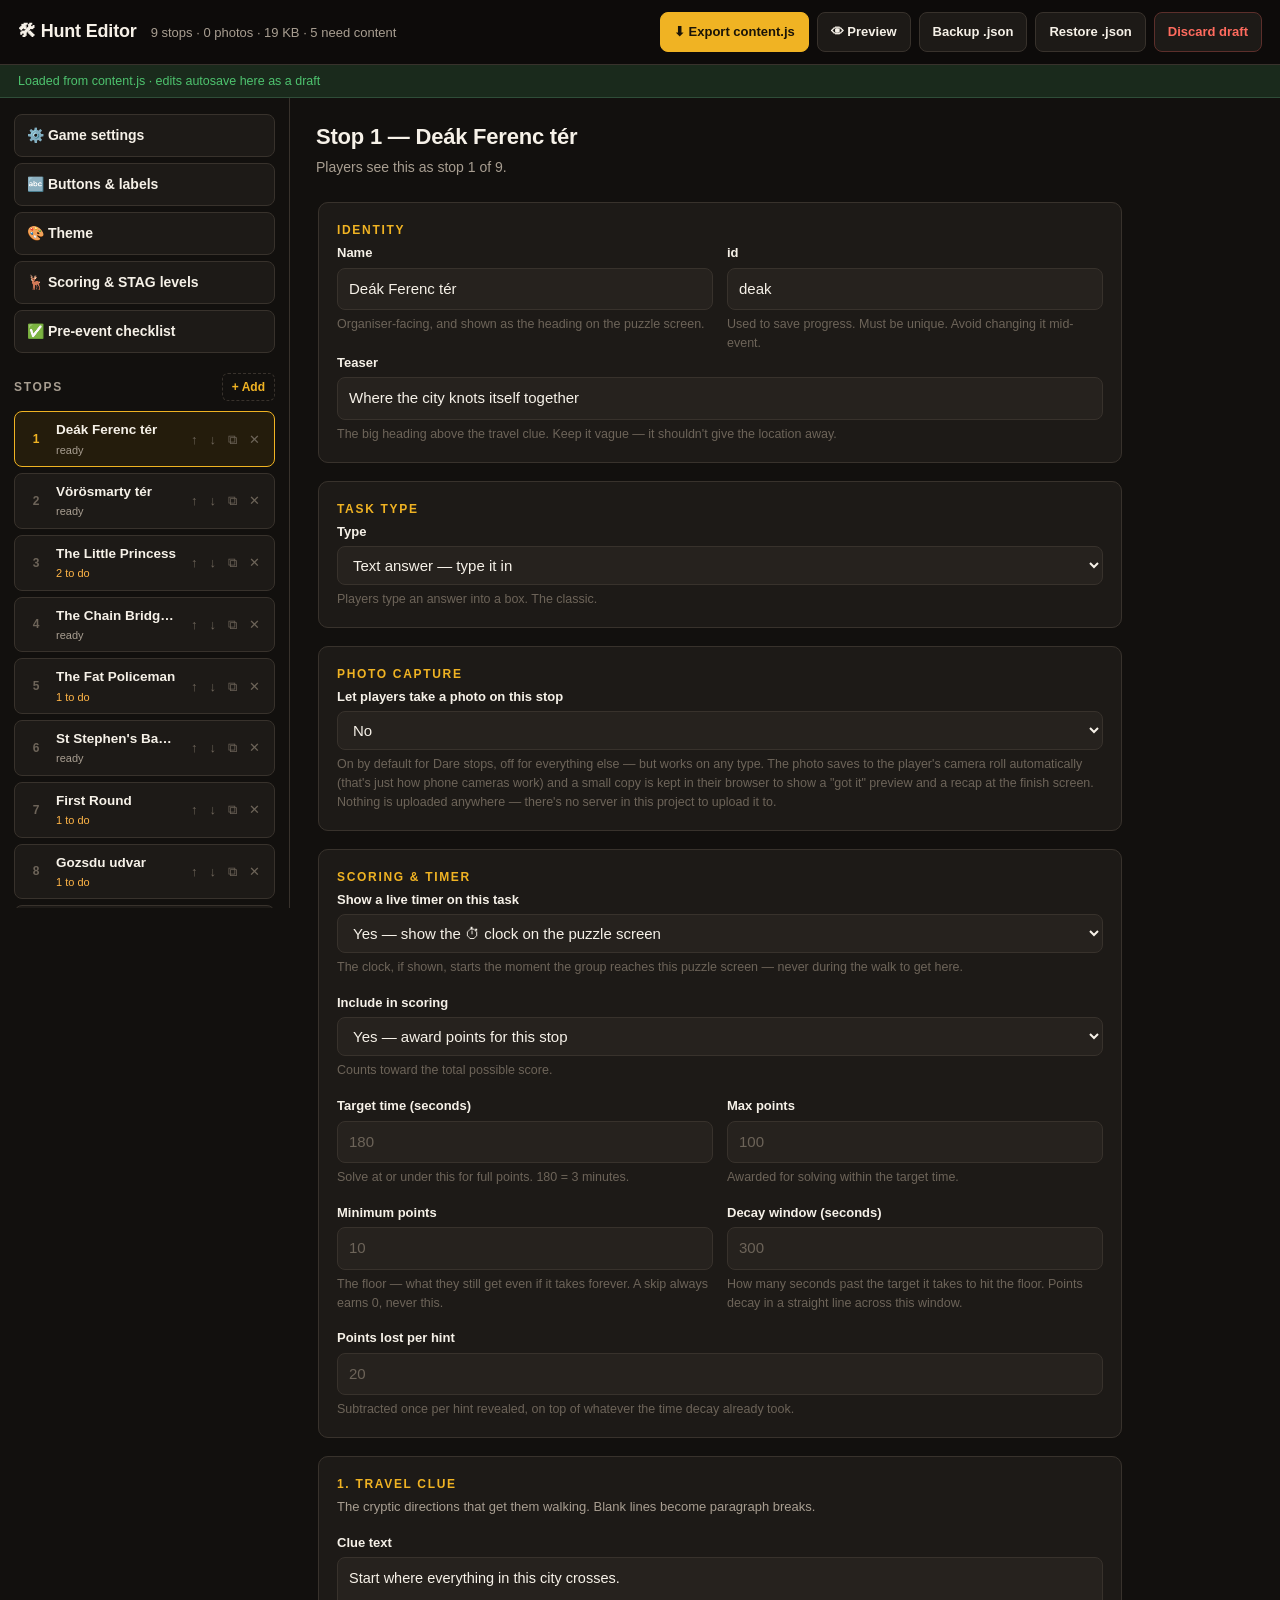
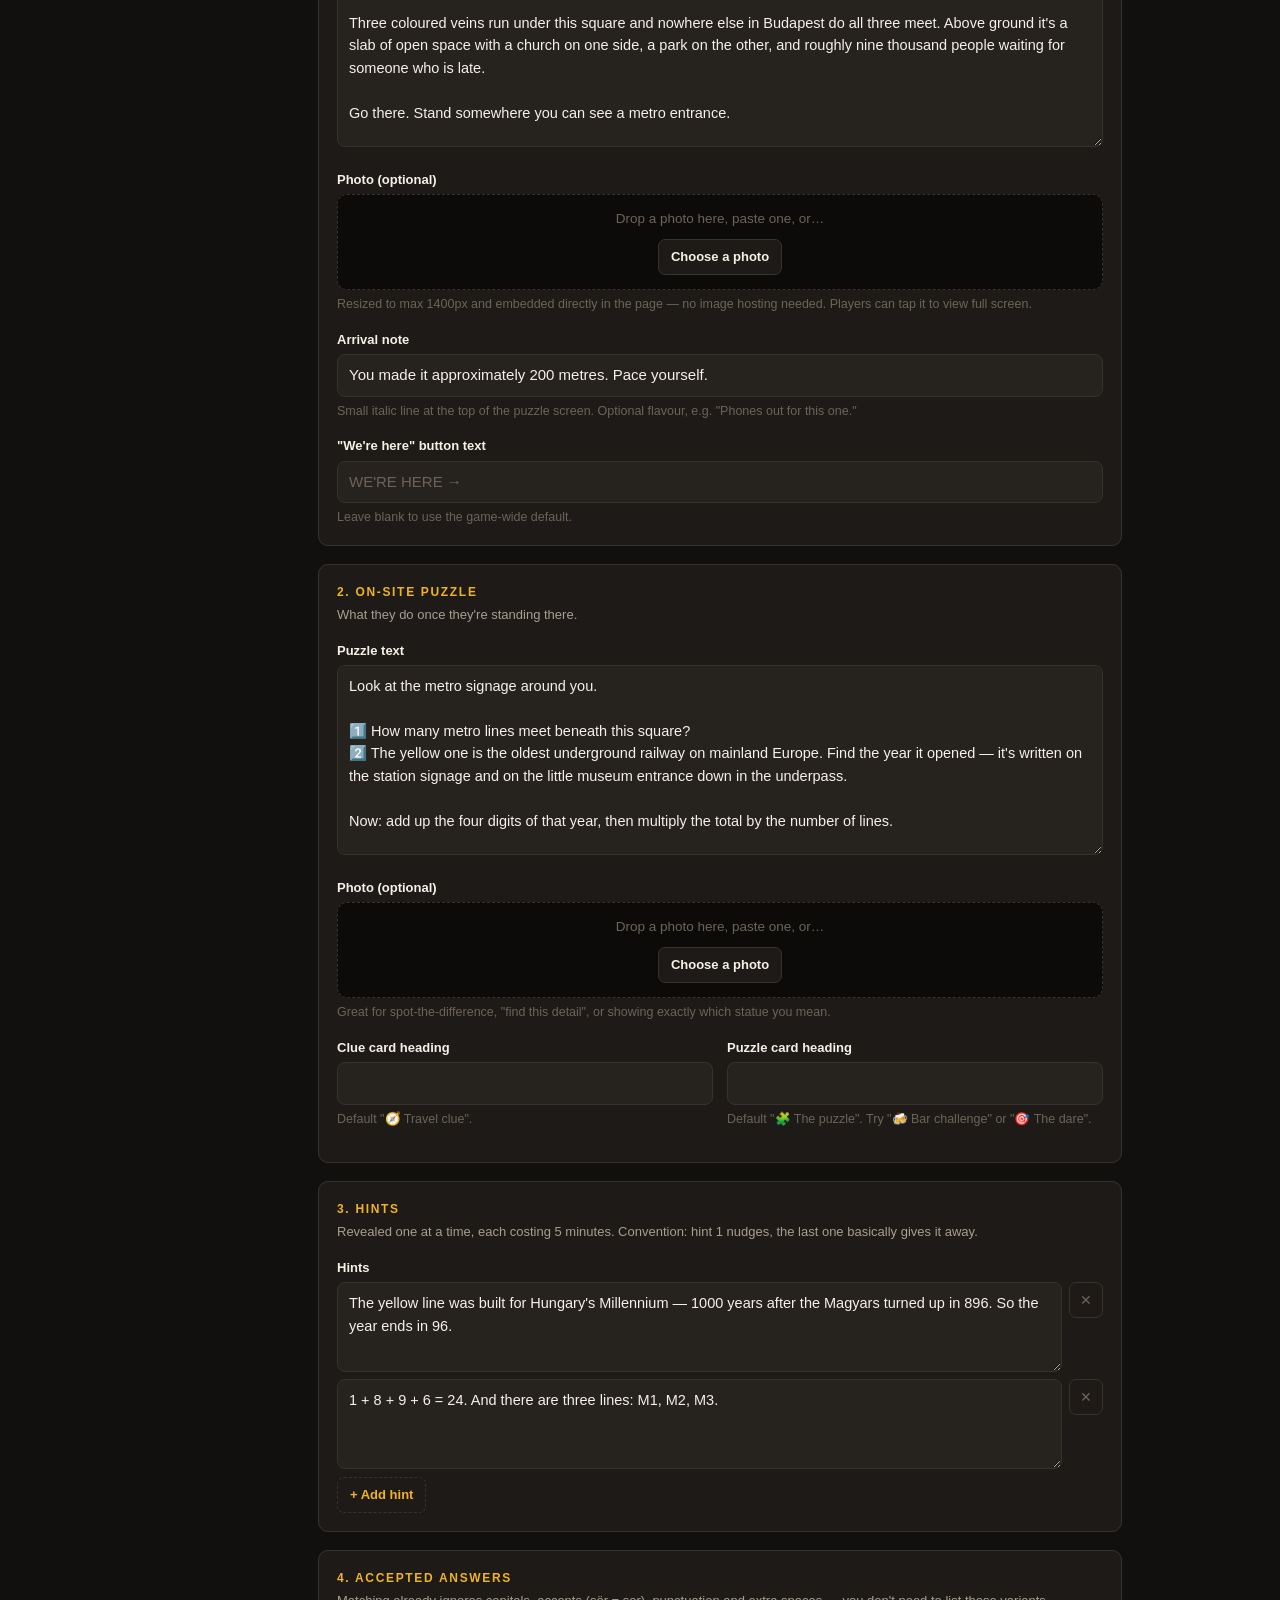
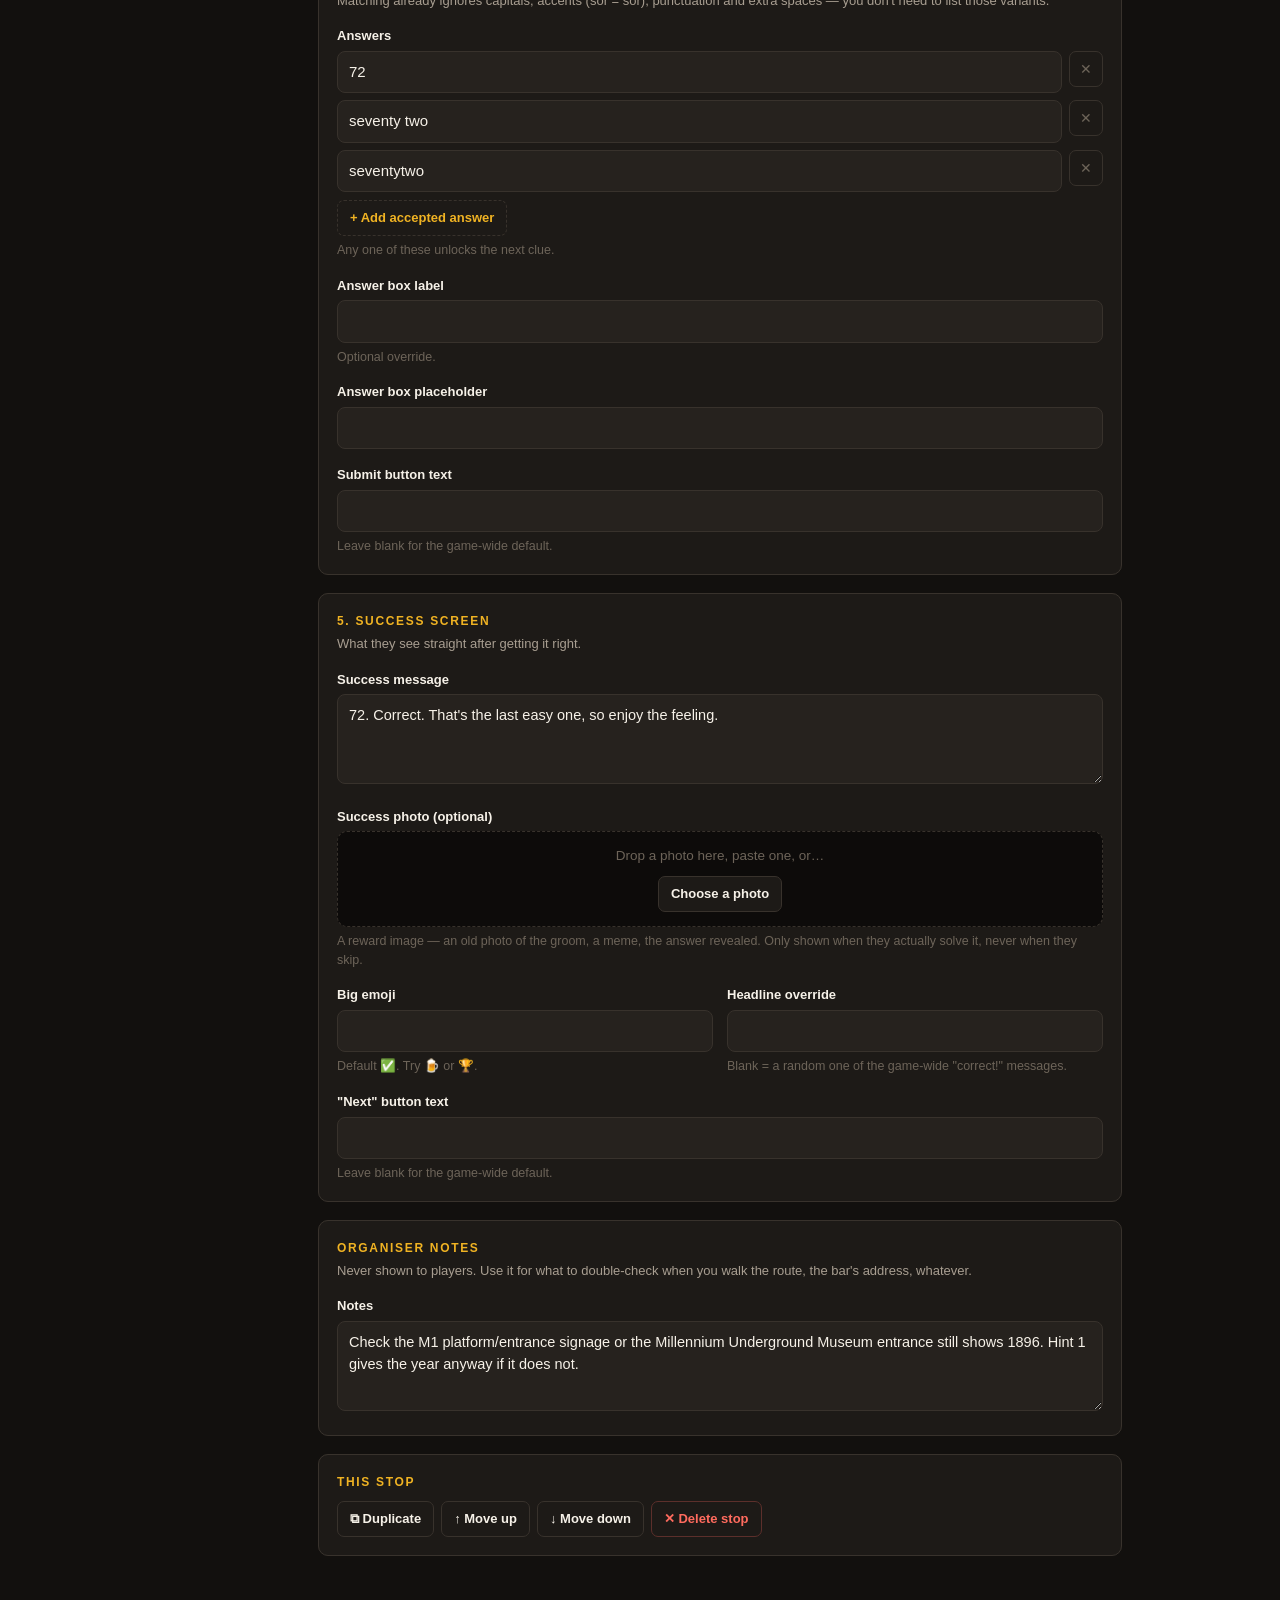
==== admin.html @ 523030d6 "Initial commit: Danil's Last Stand Budapest scavenger hunt Mobile scavenger hunt web game with a ful" ====
<!DOCTYPE html>
<html lang="en">
<head>
<meta charset="utf-8">
<meta name="viewport" content="width=device-width, initial-scale=1">
<meta name="theme-color" content="#12100e">
<meta name="robots" content="noindex">
<title>Hunt Editor — Danil's Last Stand</title>
<link rel="stylesheet" href="admin.css">
<link rel="icon" href="data:image/svg+xml,<svg xmlns='http://www.w3.org/2000/svg' viewBox='0 0 100 100'><text y='.9em' font-size='90'>🛠</text></svg>">
</head>
<body>

<header class="topbar">
  <div class="topbar-left">
    <h1>🛠 Hunt Editor</h1>
    <span class="topbar-stats" id="topStats"></span>
  </div>
  <div class="topbar-actions">
    <button class="tb tb-primary" id="btnExportJs">⬇ Export content.js</button>
    <button class="tb" id="btnPreview">👁 Preview</button>
    <button class="tb" id="btnExportJson">Backup .json</button>
    <button class="tb" id="btnImport">Restore .json</button>
    <button class="tb tb-danger" id="btnDiscard">Discard draft</button>
    <input type="file" id="importFile" accept=".json,application/json" hidden>
  </div>
</header>

<div class="savebar" id="saveBar">Draft autosaved to this browser · not yet exported</div>

<div class="layout">

  <!-- ─────────────────────────────────────────── sidebar: stop list ── -->
  <aside class="sidebar">
    <div class="side-section">
      <button class="side-nav" id="navSettings">⚙️ Game settings</button>
      <button class="side-nav" id="navLabels">🔤 Buttons &amp; labels</button>
      <button class="side-nav" id="navTheme">🎨 Theme</button>
      <button class="side-nav" id="navScoring">🦌 Scoring &amp; STAG levels</button>
      <button class="side-nav" id="navChecklist">✅ Pre-event checklist</button>
    </div>

    <div class="side-head">
      <span>Stops</span>
      <button class="side-add" id="btnAddStop" title="Add a stop">+ Add</button>
    </div>
    <ol class="stop-list" id="stopList"></ol>

    <p class="side-foot">
      Stops play in this order. Use ↑ ↓ to reorder.
    </p>
  </aside>

  <!-- ─────────────────────────────────────────────── editor panel ── -->
  <main class="editor" id="editor"></main>

</div>

<div class="toast" id="toast" hidden></div>

<script src="content.js"></script>
<script src="app.js"></script>
<script src="admin.js"></script>
</body>
</html>
---- admin.css ----
/* ============================================================================
 * admin.css — styling for the hunt editor (admin.html).
 * Desktop-first (you'll be editing at a keyboard), but usable on a phone.
 * ========================================================================== */

:root {
  --bg:        #12100e;
  --bg-raised: #1d1a17;
  --bg-input:  #26221e;
  --bg-sunken: #0d0b0a;
  --line:      #38322c;
  --line-soft: #2a2521;

  --text:      #f6f1e8;
  --text-dim:  #a89e91;
  --text-faint:#6d6459;

  --gold:      #f0b323;
  --gold-dark: #b8851a;
  --green:     #4ec36f;
  --red:       #ff6b5e;
  --amber:     #ffb547;
  --violet:    #8b7bd8;

  --radius: 10px;
}

* { box-sizing: border-box; }
[hidden] { display: none !important; }

html, body {
  margin: 0;
  background: var(--bg);
  color: var(--text);
  font-family: -apple-system, BlinkMacSystemFont, "Segoe UI", Roboto, "Helvetica Neue", Arial, sans-serif;
  font-size: 15px;
  line-height: 1.5;
}

/* ────────────────────────────────────────────────────────────── topbar ── */

.topbar {
  position: sticky;
  top: 0;
  z-index: 20;
  display: flex;
  flex-wrap: wrap;
  gap: 12px;
  align-items: center;
  justify-content: space-between;
  background: var(--bg-sunken);
  border-bottom: 1px solid var(--line);
  padding: 12px 18px;
}

.topbar-left { display: flex; align-items: baseline; gap: 14px; flex-wrap: wrap; }
.topbar h1 { margin: 0; font-size: 18px; font-weight: 800; letter-spacing: -.01em; }
.topbar-stats { font-size: 13px; color: var(--text-dim); }
.topbar-actions { display: flex; gap: 8px; flex-wrap: wrap; }

.tb {
  background: var(--bg-raised);
  border: 1px solid var(--line);
  color: var(--text);
  border-radius: 8px;
  padding: 9px 13px;
  font: inherit;
  font-size: 13px;
  font-weight: 600;
  cursor: pointer;
  white-space: nowrap;
}
.tb:hover { border-color: var(--text-faint); }
.tb-primary { background: var(--gold); border-color: var(--gold); color: #1a1408; font-weight: 800; }
.tb-primary:hover { background: #ffc338; }
.tb-danger { color: var(--red); border-color: #5c2f2b; }
.tb-danger:hover { background: #2a1917; }

.savebar {
  background: #1a2a1c;
  border-bottom: 1px solid #2f4d38;
  color: var(--green);
  font-size: 12.5px;
  padding: 7px 18px;
}
.savebar.dirty { background: #2e2312; border-color: #6b5117; color: var(--amber); }

/* ────────────────────────────────────────────────────────────── layout ── */

.layout {
  display: grid;
  grid-template-columns: 290px minmax(0, 1fr);
  align-items: start;
  min-height: calc(100vh - 90px);
}

.sidebar {
  position: sticky;
  top: 90px;
  border-right: 1px solid var(--line);
  padding: 16px 14px 24px;
  max-height: calc(100vh - 90px);
  overflow-y: auto;
}

.editor { padding: 22px 26px 80px; max-width: 860px; }

@media (max-width: 820px) {
  .layout { grid-template-columns: 1fr; }
  .sidebar { position: static; max-height: none; border-right: none; border-bottom: 1px solid var(--line); }
  .editor { padding: 18px 16px 60px; }
}

/* ───────────────────────────────────────────────────────────── sidebar ── */

.side-section { display: flex; flex-direction: column; gap: 6px; margin-bottom: 20px; }

.side-nav {
  text-align: left;
  background: var(--bg-raised);
  border: 1px solid var(--line);
  color: var(--text);
  border-radius: 8px;
  padding: 10px 12px;
  font: inherit;
  font-size: 14px;
  font-weight: 600;
  cursor: pointer;
}
.side-nav:hover { border-color: var(--text-faint); }
.side-nav.active { border-color: var(--gold); color: var(--gold); }

.side-head {
  display: flex;
  align-items: center;
  justify-content: space-between;
  font-size: 12px;
  font-weight: 800;
  letter-spacing: .14em;
  text-transform: uppercase;
  color: var(--text-dim);
  margin-bottom: 10px;
}

.side-add {
  background: transparent;
  border: 1px dashed var(--line);
  color: var(--gold);
  border-radius: 6px;
  padding: 4px 9px;
  font: inherit;
  font-size: 12px;
  font-weight: 700;
  cursor: pointer;
  letter-spacing: 0;
  text-transform: none;
}
.side-add:hover { border-color: var(--gold); }

.stop-list { list-style: none; margin: 0; padding: 0; display: flex; flex-direction: column; gap: 6px; }

.stop-item {
  display: grid;
  grid-template-columns: 24px minmax(0,1fr) auto;
  align-items: center;
  gap: 8px;
  background: var(--bg-raised);
  border: 1px solid var(--line);
  border-radius: 8px;
  padding: 8px 9px;
  cursor: pointer;
}
.stop-item:hover { border-color: var(--text-faint); }
.stop-item.active { border-color: var(--gold); background: #241c0c; }

.stop-idx { font-size: 12px; font-weight: 800; color: var(--text-faint); text-align: center; }
.stop-item.active .stop-idx { color: var(--gold); }

.stop-label { min-width: 0; }
.stop-name {
  font-size: 13.5px;
  font-weight: 700;
  white-space: nowrap;
  overflow: hidden;
  text-overflow: ellipsis;
}
.stop-flags { font-size: 11px; color: var(--text-dim); margin-top: 1px; }
.stop-flags .warn { color: var(--amber); }

.stop-tools { display: flex; gap: 2px; }
.stop-tool {
  background: transparent;
  border: none;
  color: var(--text-faint);
  font-size: 13px;
  line-height: 1;
  padding: 4px 5px;
  border-radius: 5px;
  cursor: pointer;
}
.stop-tool:hover { background: var(--bg-input); color: var(--text); }
.stop-tool.danger:hover { color: var(--red); }

.side-foot { font-size: 12px; color: var(--text-faint); margin-top: 14px; }

/* ────────────────────────────────────────────────────────────── editor ── */

.panel-title {
  margin: 0 0 4px;
  font-size: 22px;
  font-weight: 800;
  letter-spacing: -.01em;
}
.panel-sub { margin: 0 0 24px; color: var(--text-dim); font-size: 14px; }

.fieldset {
  border: 1px solid var(--line);
  border-radius: var(--radius);
  background: var(--bg-raised);
  padding: 18px;
  margin-bottom: 18px;
}
.fieldset > h3 {
  margin: 0 0 4px;
  font-size: 12px;
  font-weight: 800;
  letter-spacing: .14em;
  text-transform: uppercase;
  color: var(--gold);
}
.fieldset > .fs-note { margin: 0 0 16px; font-size: 13px; color: var(--text-dim); }

.field { margin-bottom: 16px; }
.field:last-child { margin-bottom: 0; }

.field > label {
  display: block;
  font-size: 13px;
  font-weight: 700;
  margin-bottom: 5px;
}
.field .help {
  font-size: 12.5px;
  color: var(--text-faint);
  margin: 5px 0 0;
}

input[type="text"], input[type="number"], textarea, select {
  width: 100%;
  background: var(--bg-input);
  border: 1px solid var(--line);
  border-radius: 8px;
  color: var(--text);
  font: inherit;
  padding: 9px 11px;
  resize: vertical;
}
input:focus, textarea:focus, select:focus { outline: none; border-color: var(--gold); }
textarea { min-height: 90px; line-height: 1.55; font-size: 14.5px; }
textarea.tall { min-height: 190px; }
input::placeholder, textarea::placeholder { color: var(--text-faint); }

.row2 { display: grid; grid-template-columns: 1fr 1fr; gap: 14px; }
@media (max-width: 620px) { .row2 { grid-template-columns: 1fr; } }

/* ─────────────────────────────────────────────────── repeatable lists ── */

.list-rows { display: flex; flex-direction: column; gap: 7px; }
.list-row { display: flex; gap: 7px; align-items: flex-start; }
.list-row input, .list-row textarea { flex: 1; }
.row-del {
  background: transparent;
  border: 1px solid var(--line);
  color: var(--text-faint);
  border-radius: 7px;
  width: 34px;
  min-height: 36px;
  font-size: 14px;
  cursor: pointer;
  flex-shrink: 0;
}
.row-del:hover { color: var(--red); border-color: #5c2f2b; }

.list-add {
  align-self: flex-start;
  margin-top: 8px;
  background: transparent;
  border: 1px dashed var(--line);
  color: var(--gold);
  border-radius: 7px;
  padding: 7px 12px;
  font: inherit;
  font-size: 13px;
  font-weight: 700;
  cursor: pointer;
}
.list-add:hover { border-color: var(--gold); }

/* ───────────────────────────────────────────────────── STAG level rows ── */

.stag-level-row { align-items: center; }

.stag-level-pct {
  display: flex;
  align-items: center;
  gap: 5px;
  flex: 0 0 auto;
}
.stag-level-pct input { flex: 0 0 68px; width: 68px; text-align: right; }
.stag-level-pct span { color: var(--text-dim); font-size: 13px; }

.stag-level-text {
  display: flex;
  flex-direction: column;
  gap: 6px;
  flex: 1;
  min-width: 0;
}
.stag-level-text input { width: 100%; flex: 1; }

@media (max-width: 620px) {
  .stag-level-row { flex-wrap: wrap; }
  .stag-level-pct { order: 1; }
  .stag-level-text { order: 2; flex-basis: 100%; }
  .row-del { order: 3; }
}

/* ───────────────────────────────────────────────────────── image field ── */

.imgfield {
  border: 1px dashed var(--line);
  border-radius: var(--radius);
  padding: 14px;
  background: var(--bg-sunken);
}
.imgfield.dragover { border-color: var(--gold); background: #241c0c; }

.imgfield-empty { text-align: center; color: var(--text-faint); font-size: 13.5px; }

.imgfield-preview { display: flex; gap: 14px; align-items: flex-start; flex-wrap: wrap; }
.imgfield-preview img {
  width: 190px;
  max-height: 190px;
  object-fit: contain;
  border-radius: 8px;
  border: 1px solid var(--line);
  background: #000;
}
.imgfield-meta { flex: 1; min-width: 190px; }
.imgfield-size { font-size: 12.5px; color: var(--text-dim); margin: 0 0 9px; }
.imgfield-size.big { color: var(--amber); }

.imgbtns { display: flex; gap: 7px; flex-wrap: wrap; margin-top: 10px; }
.imgbtn {
  background: var(--bg-raised);
  border: 1px solid var(--line);
  color: var(--text);
  border-radius: 7px;
  padding: 7px 12px;
  font: inherit;
  font-size: 13px;
  font-weight: 600;
  cursor: pointer;
}
.imgbtn:hover { border-color: var(--text-faint); }
.imgbtn.danger { color: var(--red); border-color: #5c2f2b; }

/* ──────────────────────────────────────────────────────── colour input ── */

.color-row { display: flex; gap: 10px; align-items: center; }
.color-row input[type="color"] {
  width: 52px;
  height: 40px;
  padding: 2px;
  background: var(--bg-input);
  border: 1px solid var(--line);
  border-radius: 8px;
  cursor: pointer;
  flex-shrink: 0;
}
.color-row input[type="text"] { font-family: ui-monospace, SFMono-Regular, Menlo, monospace; }

/* Live theme swatch, so contrast can be judged without leaving the editor. */
.theme-preview { border-radius: var(--radius); padding: 18px; }
.theme-preview-card {
  border-radius: 12px;
  padding: 16px;
  margin-bottom: 14px;
  font-size: 16px;
}
.theme-preview-eyebrow {
  font-size: 11px;
  font-weight: 800;
  letter-spacing: .16em;
  margin-bottom: 9px;
}
.theme-preview-btn {
  border-radius: 12px;
  padding: 16px;
  text-align: center;
  font-weight: 800;
  font-size: 17px;
  letter-spacing: .05em;
  color: #1a1408;
}

/* ──────────────────────────────────────────────────────────── warnings ── */

.warnbox {
  border-radius: var(--radius);
  padding: 13px 15px;
  margin-bottom: 18px;
  font-size: 13.5px;
  line-height: 1.55;
}
.warnbox.amber { background: #2e2312; border: 1px solid #6b5117; color: var(--amber); }
.warnbox.red   { background: #2a1917; border: 1px solid #5c2f2b; color: var(--red); }
.warnbox.info  { background: #17212e; border: 1px solid #2f4460; color: #8ab4e8; }
.warnbox ul { margin: 8px 0 0; padding-left: 20px; }
.warnbox li { margin-bottom: 4px; }

/* ─────────────────────────────────────────────────────────── checklist ── */

.check-item {
  border: 1px solid var(--line);
  border-radius: var(--radius);
  background: var(--bg-raised);
  padding: 14px 16px;
  margin-bottom: 10px;
}
.check-item h4 { margin: 0 0 6px; font-size: 15px; }
.check-item p { margin: 0; font-size: 13.5px; color: var(--text-dim); }
.check-item .todo { color: var(--amber); font-weight: 600; }

/* ─────────────────────────────────────────────────────────────── toast ── */

.toast {
  position: fixed;
  bottom: 22px;
  left: 50%;
  transform: translateX(-50%);
  background: var(--gold);
  color: #1a1408;
  font-weight: 800;
  font-size: 14px;
  padding: 12px 22px;
  border-radius: 30px;
  z-index: 100;
  box-shadow: 0 6px 24px rgba(0,0,0,.5);
}
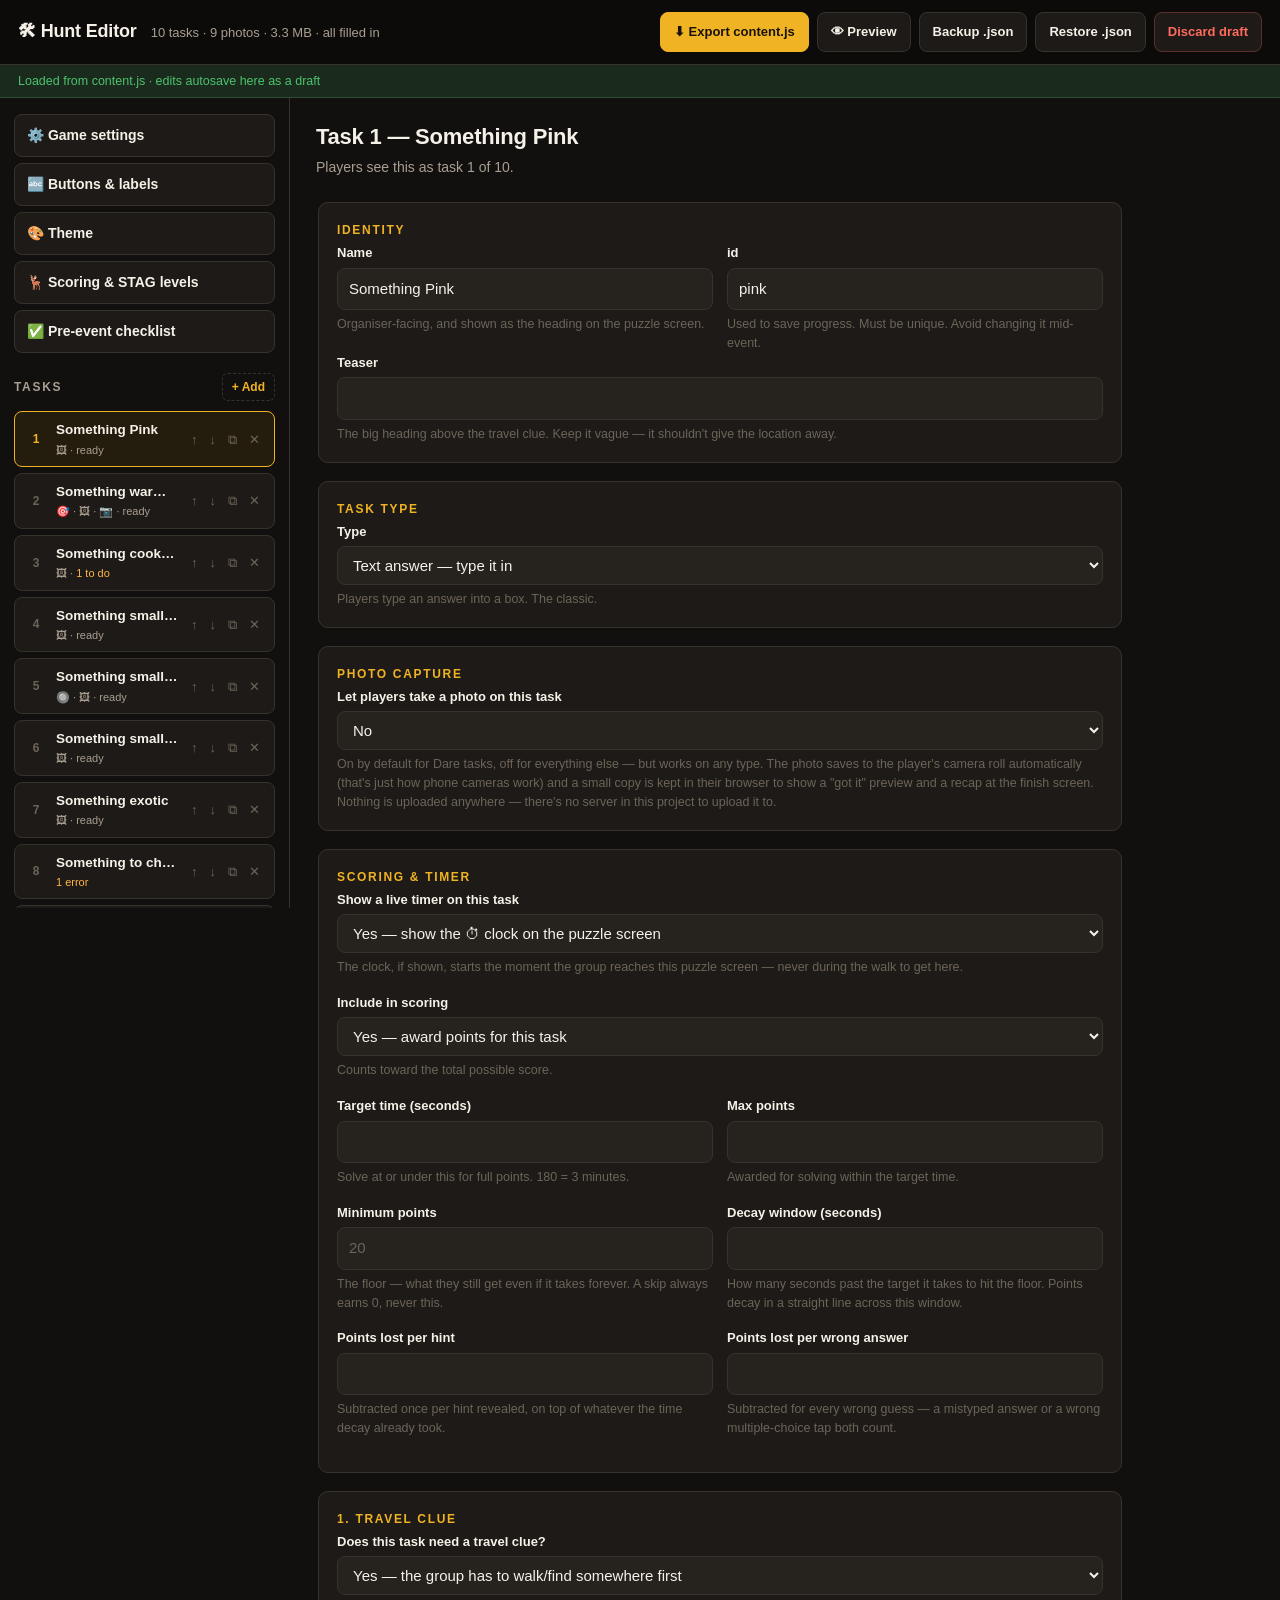
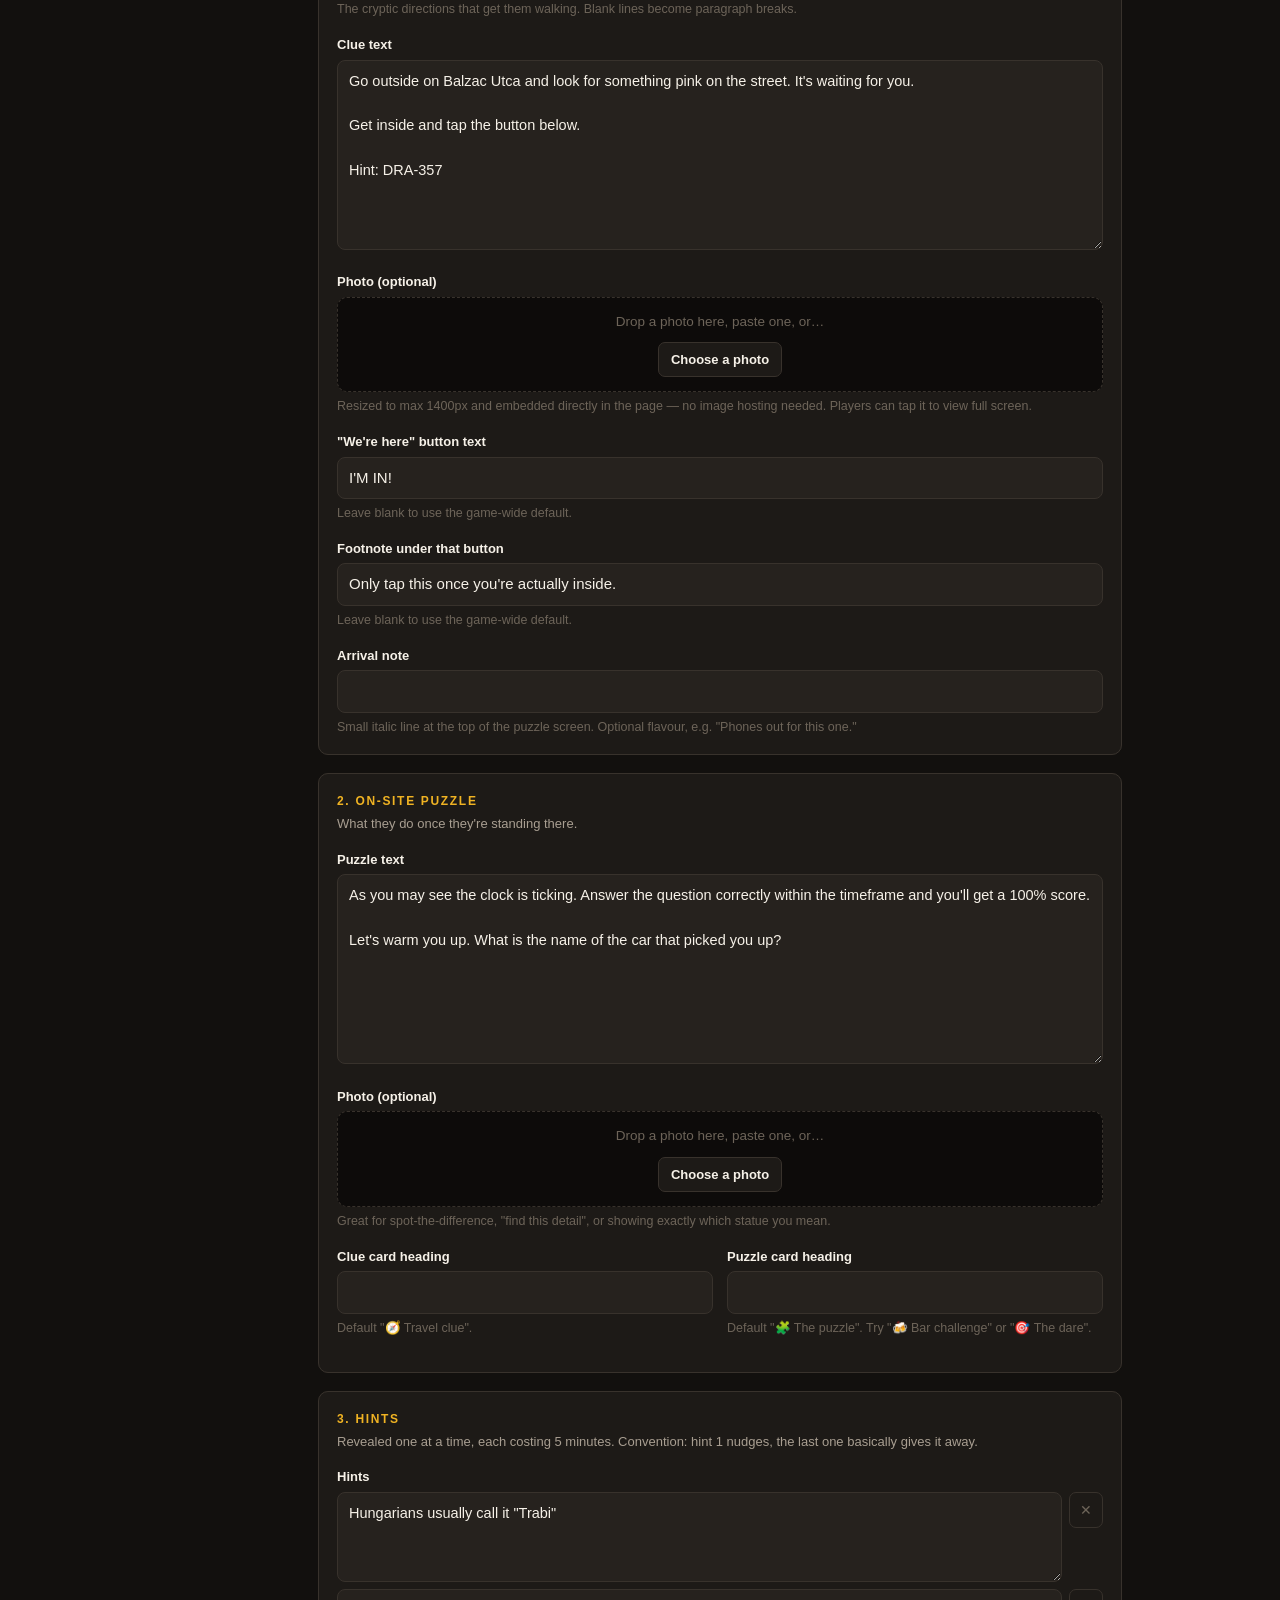
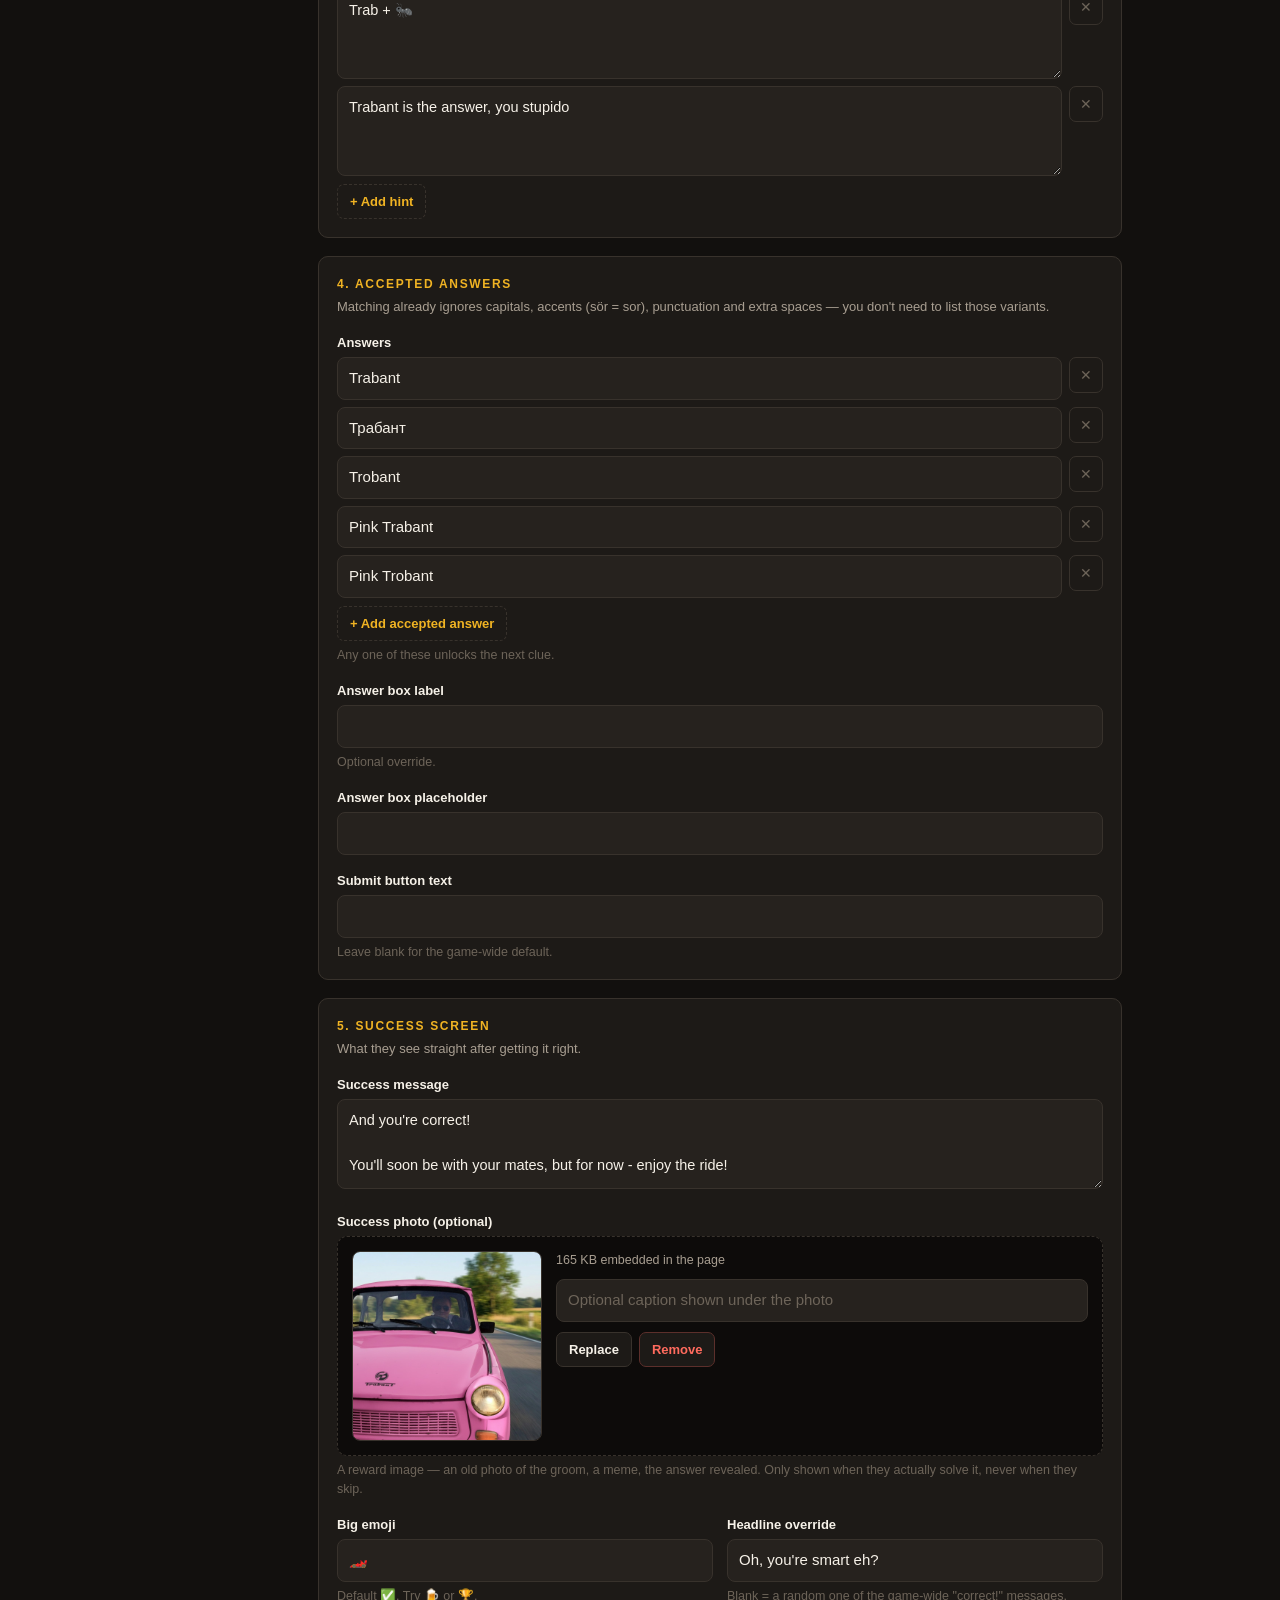
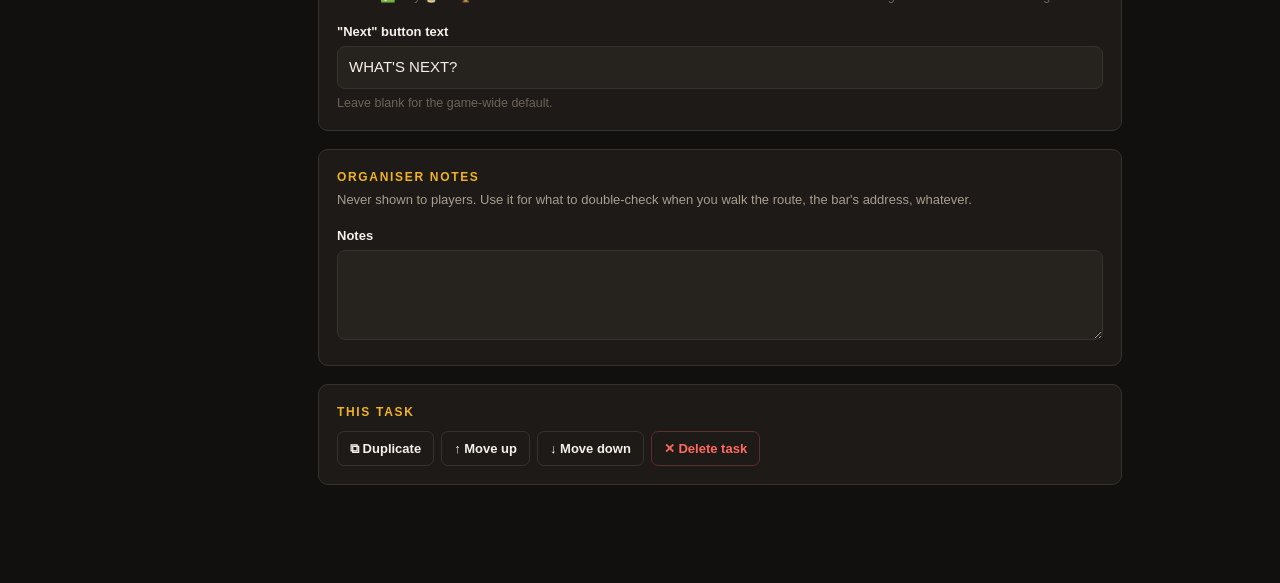
==== commit 4f874420: "Rename "Stop" to "Task" throughout user-facing text Covers app.js labels/copy, admin.js editor UI, i" ====
--- a/admin.html
+++ b/admin.html
@@ -30,7 +30,7 @@
 
 <div class="layout">
 
-  <!-- ─────────────────────────────────────────── sidebar: stop list ── -->
+  <!-- ─────────────────────────────────────────── sidebar: task list ── -->
   <aside class="sidebar">
     <div class="side-section">
       <button class="side-nav" id="navSettings">⚙️ Game settings</button>
@@ -41,13 +41,13 @@
     </div>
 
     <div class="side-head">
-      <span>Stops</span>
-      <button class="side-add" id="btnAddStop" title="Add a stop">+ Add</button>
+      <span>Tasks</span>
+      <button class="side-add" id="btnAddStop" title="Add a task">+ Add</button>
     </div>
     <ol class="stop-list" id="stopList"></ol>
 
     <p class="side-foot">
-      Stops play in this order. Use ↑ ↓ to reorder.
+      Tasks play in this order. Use ↑ ↓ to reorder.
     </p>
   </aside>
 
--- a/admin.css
+++ b/admin.css
@@ -324,6 +324,57 @@
   .stag-level-text { order: 2; flex-basis: 100%; }
   .row-del { order: 3; }
 }
+
+/* ─────────────────────────────────────────────────── picker option rows ── */
+
+.picker-option-row { align-items: flex-start; }
+
+.picker-option-fields {
+  display: flex;
+  flex-direction: column;
+  gap: 6px;
+  flex: 1;
+  min-width: 0;
+}
+.picker-option-fields input { width: 100%; }
+
+.picker-option-row-2 {
+  display: flex;
+  gap: 8px;
+  align-items: center;
+  flex-wrap: wrap;
+}
+.picker-option-row-2 select { flex: 1; min-width: 140px; }
+
+/* ──────────────────────────────────────────────────────── sub-task rows ── */
+
+.sub-task-row { align-items: flex-start; }
+
+.sub-task-fields {
+  display: flex;
+  flex-direction: column;
+  gap: 8px;
+  flex: 1;
+  min-width: 0;
+}
+
+.sub-task-row-1 {
+  display: flex;
+  gap: 8px;
+  align-items: center;
+  flex-wrap: wrap;
+}
+.sub-task-row-1 input[type="text"] { flex: 1; min-width: 160px; }
+
+.sub-task-duration {
+  display: flex;
+  align-items: center;
+  gap: 6px;
+  flex: 0 0 auto;
+}
+.sub-task-duration span { color: var(--text-dim); font-size: 13px; }
+
+.sub-task-fields textarea { width: 100%; resize: vertical; }
 
 /* ───────────────────────────────────────────────────────── image field ── */
 
